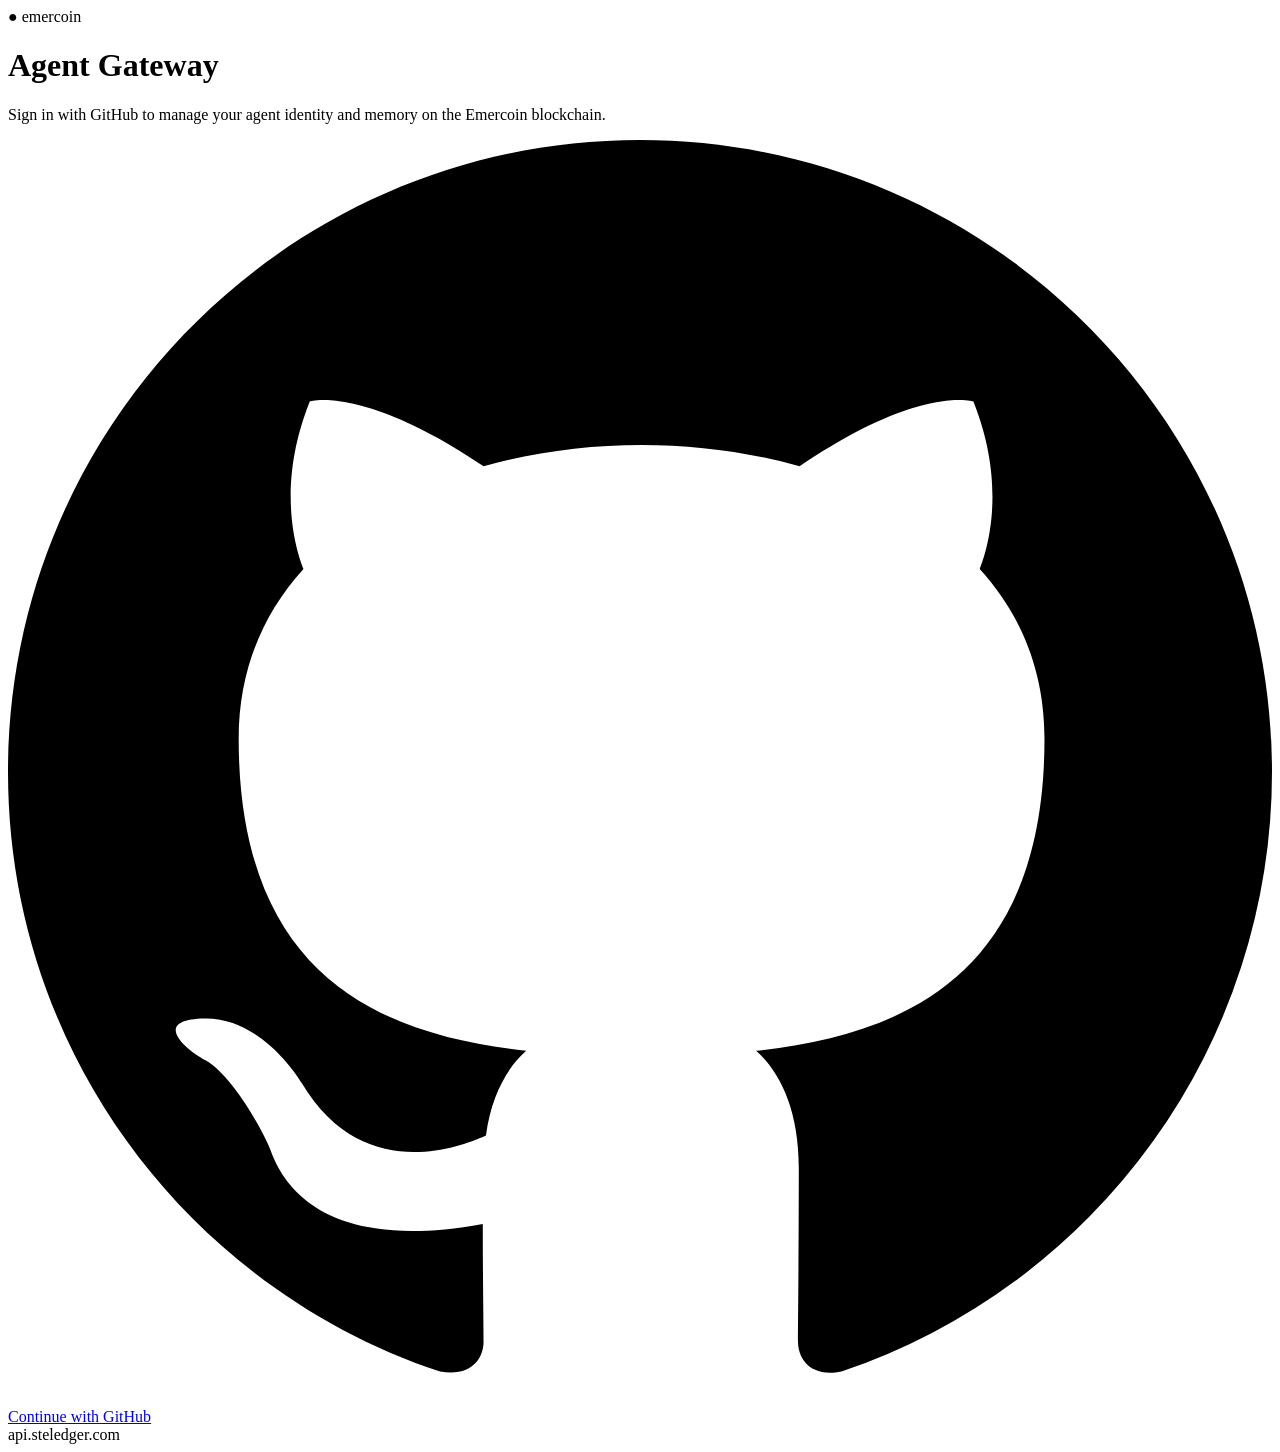
==== site/login.html @ c4fa182a "Steledger gateway — squashed start A fresh start, not a fork: the working tree of emercoin/emer-ai-t" ====
<!doctype html>
<html lang="en">
<head>
  <meta charset="utf-8">
  <meta name="viewport" content="width=device-width,initial-scale=1">
  <meta name="robots" content="noindex">
  <title>Sign in · Emercoin Agent Gateway</title>
  <link rel="stylesheet" href="/style.css">
</head>
<body>
  <div class="card">
    <div class="brand"><b>&#9679;</b> emer<span>coin</span></div>
    <div class="accent"></div>
    <h1>Agent Gateway</h1>
    <p class="sub">Sign in with GitHub to manage your agent identity and memory
      on the Emercoin blockchain.</p>

    <a class="btn" href="/auth/github/start">
      <svg viewBox="0 0 16 16" aria-hidden="true"><path d="M8 0C3.58 0 0 3.58 0 8c0 3.54 2.29 6.53 5.47 7.59.4.07.55-.17.55-.38 0-.19-.01-.82-.01-1.49-2.01.37-2.53-.49-2.69-.94-.09-.23-.48-.94-.82-1.13-.28-.15-.68-.52-.01-.53.63-.01 1.08.58 1.23.82.72 1.21 1.87.87 2.33.66.07-.52.28-.87.51-1.07-1.78-.2-3.64-.89-3.64-3.95 0-.87.31-1.59.82-2.15-.08-.2-.36-1.02.08-2.12 0 0 .67-.21 2.2.82.64-.18 1.32-.27 2-.27.68 0 1.36.09 2 .27 1.53-1.04 2.2-.82 2.2-.82.44 1.1.16 1.92.08 2.12.51.56.82 1.27.82 2.15 0 3.07-1.87 3.75-3.65 3.95.29.25.54.73.54 1.48 0 1.07-.01 1.93-.01 2.2 0 .21.15.46.55.38A8.01 8.01 0 0016 8c0-4.42-3.58-8-8-8z"/></svg>
      Continue with GitHub
    </a>

    <div class="foot">api.steledger.com</div>
  </div>
</body>
</html>
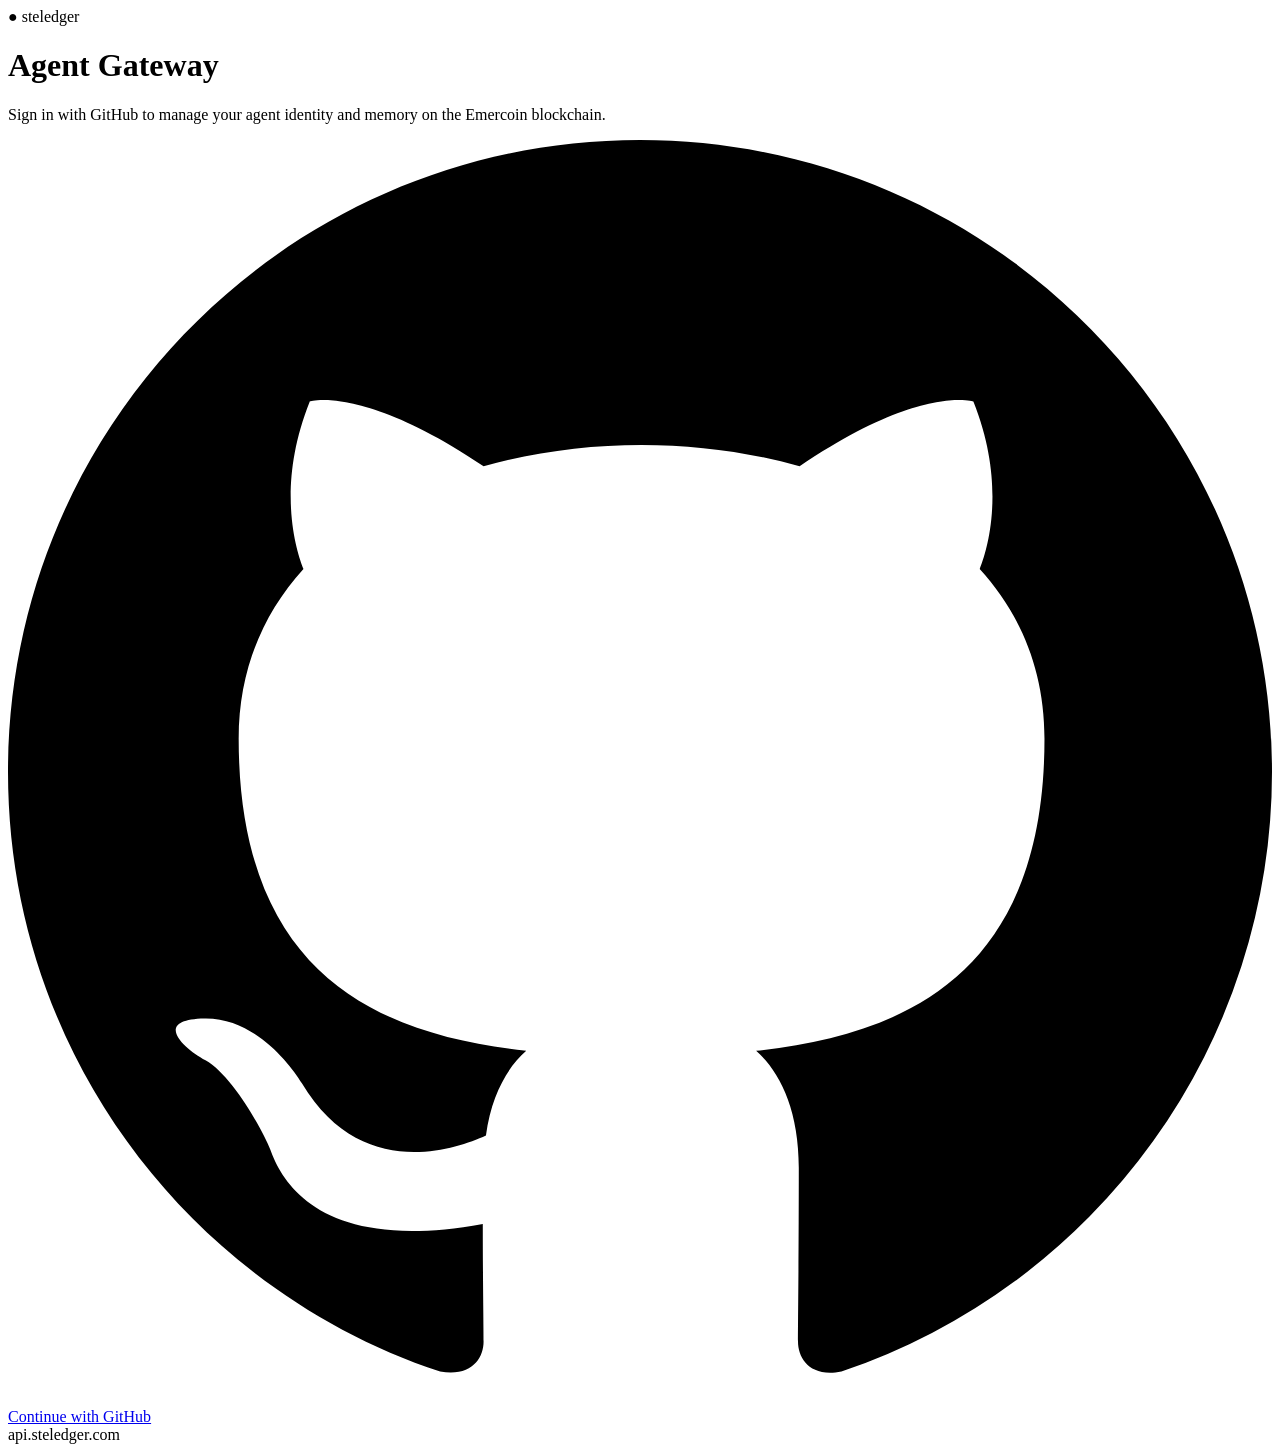
==== commit 00189055: "docs: Steledger leads, Emercoin is the substrate Third and last pass of the positioning audit. The p" ====
--- a/site/login.html
+++ b/site/login.html
@@ -4,12 +4,12 @@
   <meta charset="utf-8">
   <meta name="viewport" content="width=device-width,initial-scale=1">
   <meta name="robots" content="noindex">
-  <title>Sign in · Emercoin Agent Gateway</title>
+  <title>Sign in · Steledger</title>
   <link rel="stylesheet" href="/style.css">
 </head>
 <body>
   <div class="card">
-    <div class="brand"><b>&#9679;</b> emer<span>coin</span></div>
+    <div class="brand"><b>&#9679;</b> stel<span>edger</span></div>
     <div class="accent"></div>
     <h1>Agent Gateway</h1>
     <p class="sub">Sign in with GitHub to manage your agent identity and memory
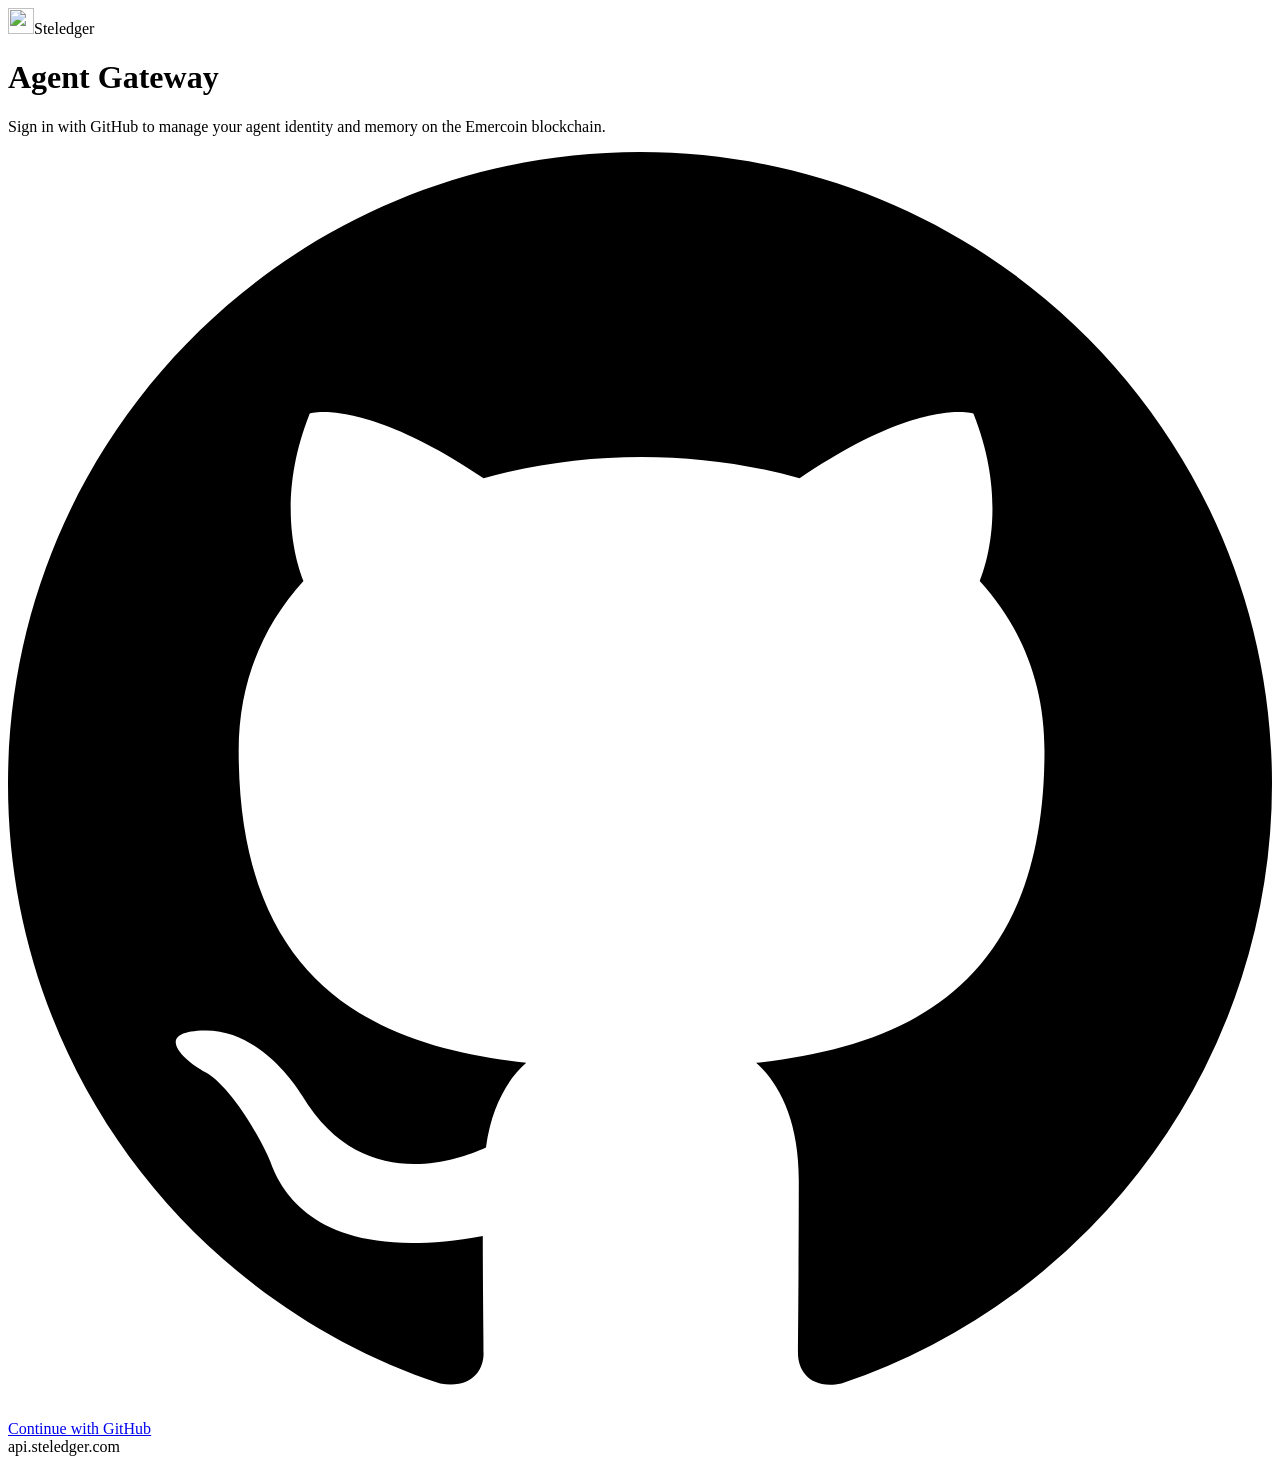
==== commit 10248b99: "style: Steledger palette, dark theme, and the stele mark The text said Steledger and the page still " ====
--- a/site/login.html
+++ b/site/login.html
@@ -9,7 +9,7 @@
 </head>
 <body>
   <div class="card">
-    <div class="brand"><b>&#9679;</b> stel<span>edger</span></div>
+    <div class="brand"><img src="/logo.svg" alt="" width="26" height="26"><span>Steledger</span></div>
     <div class="accent"></div>
     <h1>Agent Gateway</h1>
     <p class="sub">Sign in with GitHub to manage your agent identity and memory
